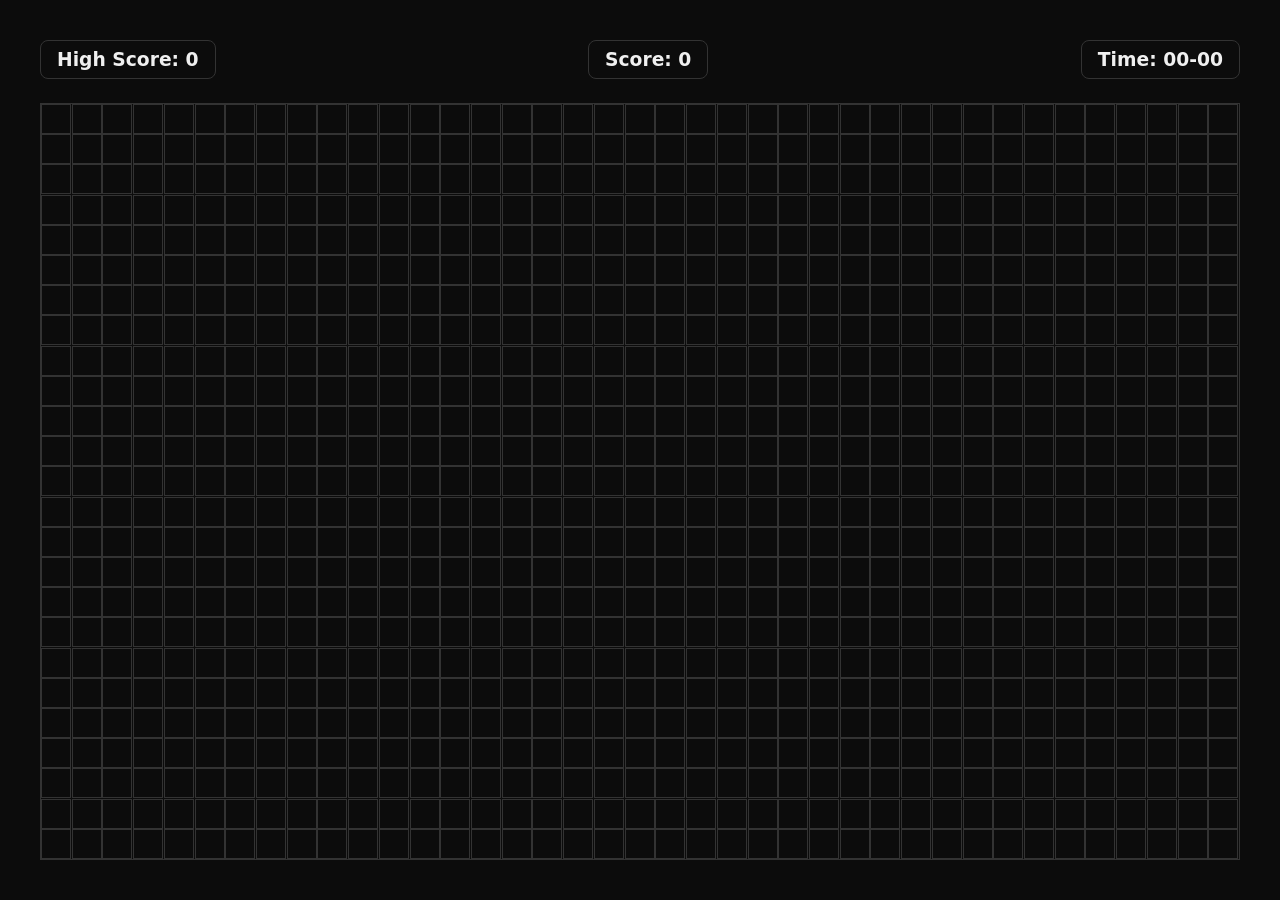
==== Index.html @ b65e9e9f "Create the Layout of the box and added the complete blocks" ====
<!DOCTYPE html>
<html lang="en">
<head>
    <meta charset="UTF-8">
    <meta name="viewport" content="width=device-width, initial-scale=1.0">
    <title>Snake Game</title>
    <link rel="stylesheet" href="style.css">
</head>
<body>
    
    <main>
       
<section>
     <div class="infos">

            <div class="info">
                <h3>High Score:
                    <span id="high-score">0</span>
                </h3>
            </div>

             <div class="info">
                <h3> Score:
                    <span id="score">0</span>
                </h3>
            </div>

             <div class="info">
                <h3>Time:
                    <span id="Time">00-00</span>
                </h3>
            </div>
        </div>

<div class="board">

   

</div>

</section>
    </main>

    <script src="index.js"></script>
</body>
</html>
---- style.css ----
*{
    margin: 0;
    padding: 0;
    box-sizing: border-box;
}

html,body{
    height: 100%;
    width: 100%;

}

:root{

    /*Background color*/

--bg-primary-color:#0c0c0c;
 /*text color*/
--text-primary-color:#f0f0f0;
 /*Space*/
--space-xs:4px;
--space-sm:8px;
--space-md:16px;
--space-lg:24px;
--space-xl:32px;
--space-2xl:40px;
--space-3xl:60px;


/*Border*/

--border-primary-color:#333333;

/* Border Radius */
--border-radius-xs:4px;
--border-radius-sm:8px;
--border-radius-md:12px;
--border-radius-lg:16px;
--border-radius-xl:20px;
--border-radius-2xl:24px;
--border-radius-3xl:30px;
}

html{
    background-color: var(--bg-primary-color);
    color: var(--text-primary-color);
    font-family: system-ui, -apple-system, BlinkMacSystemFont, 'Segoe UI', Roboto, Oxygen, Ubuntu, Cantarell, 'Open Sans', 'Helvetica Neue', sans-serif;
}

main,section{
    width: 100%;
    height: 100%;

}

section{
    padding:var(--space-2xl);
    display: flex;
    flex-direction: column;
    height: 100%;
    /* background-color: rgb(7, 7, 62); */

    gap: var(--space-lg);
}
.infos{

    width: 100%;
    display: flex;
    justify-content: space-between;
}

.info{
    padding: var(--space-sm) var(--space-md);
    border: 1px solid var(--border-primary-color);
    border-radius: var(--border-radius-sm);
}

.board{

    border: 1px solid var(--border-primary-color);
    flex-grow: 1; /*use of it is here is that the amount of space which is empty inside the parent become fullfilled */
      display: grid;
      grid-template-columns: repeat(auto-fill ,minmax(30px,1fr));
      grid-template-rows: repeat(auto-fill ,minmax(30px,1fr));
}
.block{

    height: 30px;
    width: 30px;
    border:1px solid var(--border-primary-color);
    flex-shrink: 0;
}
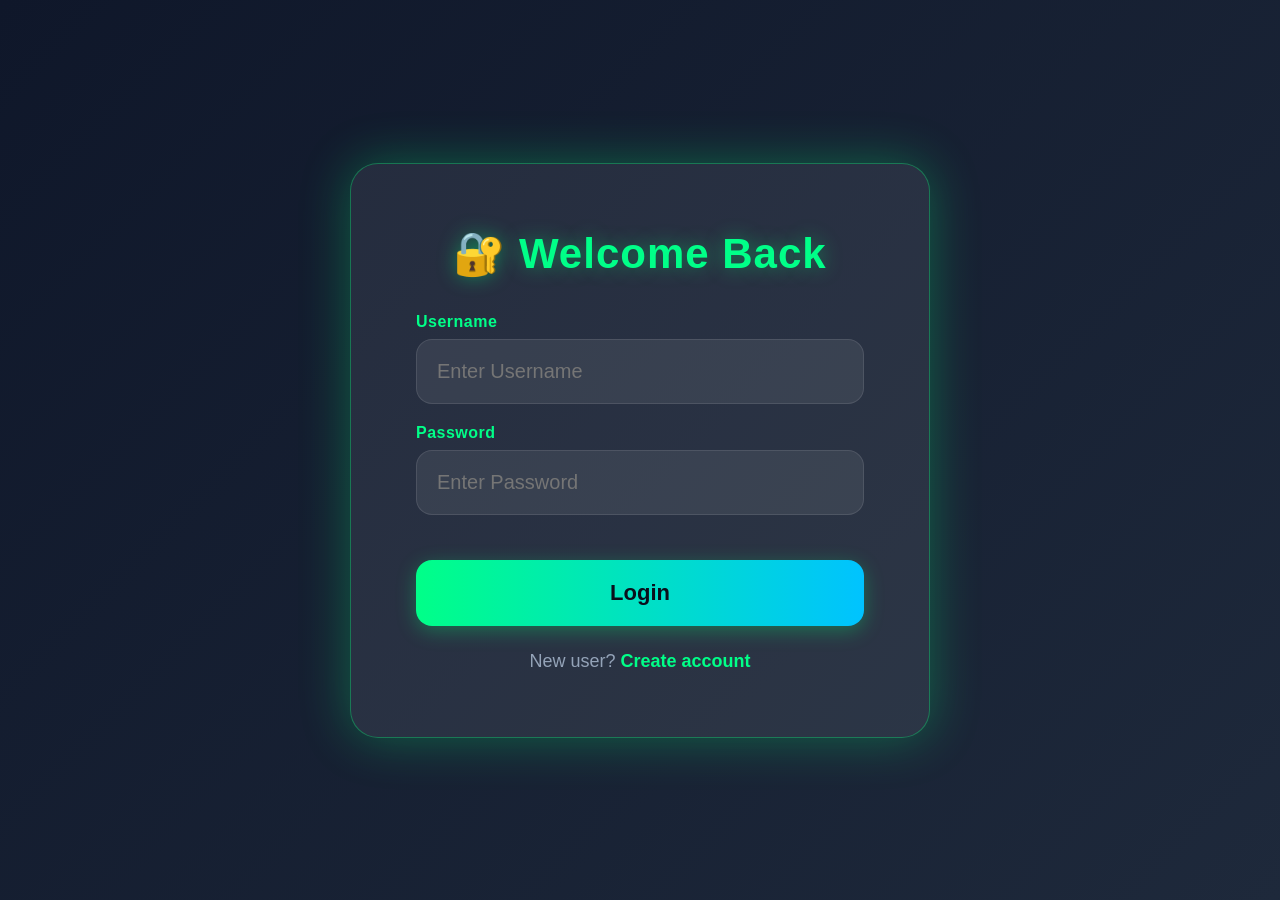
==== commit 0537b5fb: "Finallise the layout and complete the game" ====
--- a/Index.html
+++ b/Index.html
@@ -3,44 +3,59 @@
 <head>
     <meta charset="UTF-8">
     <meta name="viewport" content="width=device-width, initial-scale=1.0">
-    <title>Snake Game</title>
+    <title>Snake Game Pro</title>
     <link rel="stylesheet" href="style.css">
+    <script src="auth.js" defer></script>
+    <script src="game.js" defer></script>
 </head>
 <body>
-    
-    <main>
-       
-<section>
-     <div class="infos">
 
-            <div class="info">
-                <h3>High Score:
-                    <span id="high-score">0</span>
-                </h3>
-            </div>
+<div class="container">
 
-             <div class="info">
-                <h3> Score:
-                    <span id="score">0</span>
-                </h3>
-            </div>
+    <aside class="profile" aria-label="Player Dashboard">
 
-             <div class="info">
-                <h3>Time:
-                    <span id="Time">00-00</span>
-                </h3>
-            </div>
+        <h2>👤 Player Profile</h2>
+
+        <div class="user-box">
+            <p id="user">Loading player...</p>
         </div>
 
-<div class="board">
+        <div class="stats" role="region" aria-live="polite">
+            <p>⏱ Time: <span id="time">0</span>s</p>
+            <p>🎯 Score: <span id="score">0</span></p>
+            <p>🏆 High Score: <span id="highscore">0</span></p>
+        </div>
 
-   
+        <div class="controls">
+            <button type="button" class="btn-pause" id="btnPause">⏸ Pause / Resume</button>
+<button type="button" class="btn-logout" id="btnLogout">🚪 Sign Out</button>        </div>
+
+    </aside>
+
+    <main class="game-area">
+        <canvas id="board" width="400" height="400"></canvas>
+    </main>
 
 </div>
 
-</section>
-    </main>
+<script>
+    document.addEventListener("DOMContentLoaded", () => {
+        const user = localStorage.getItem("loggedInUser");
 
-    <script src="index.js"></script>
+        if (!user) {
+            window.location.href = "signin.html";
+        } else {
+            document.getElementById("user").textContent = `Welcome, ${user}`;
+        }
+
+       
+        const pauseBtn = document.getElementById("btnPause");
+        const logoutBtn = document.getElementById("btnLogout");
+
+        if (pauseBtn && typeof pauseGame === "function") pauseBtn.addEventListener("click", pauseGame);
+        if (logoutBtn && typeof logout === "function") logoutBtn.addEventListener("click", logout);
+    });
+</script>
+
 </body>
 </html>
--- a/style.css
+++ b/style.css
@@ -1,93 +1,282 @@
-
-*{
+* {
     margin: 0;
     padding: 0;
     box-sizing: border-box;
-}
-
-html,body{
-    height: 100%;
-    width: 100%;
-
-}
-
-:root{
-
-    /*Background color*/
-
---bg-primary-color:#0c0c0c;
- /*text color*/
---text-primary-color:#f0f0f0;
- /*Space*/
---space-xs:4px;
---space-sm:8px;
---space-md:16px;
---space-lg:24px;
---space-xl:32px;
---space-2xl:40px;
---space-3xl:60px;
-
-
-/*Border*/
-
---border-primary-color:#333333;
-
-/* Border Radius */
---border-radius-xs:4px;
---border-radius-sm:8px;
---border-radius-md:12px;
---border-radius-lg:16px;
---border-radius-xl:20px;
---border-radius-2xl:24px;
---border-radius-3xl:30px;
-}
-
-html{
-    background-color: var(--bg-primary-color);
-    color: var(--text-primary-color);
-    font-family: system-ui, -apple-system, BlinkMacSystemFont, 'Segoe UI', Roboto, Oxygen, Ubuntu, Cantarell, 'Open Sans', 'Helvetica Neue', sans-serif;
-}
-
-main,section{
-    width: 100%;
-    height: 100%;
-
-}
-
-section{
-    padding:var(--space-2xl);
-    display: flex;
-    flex-direction: column;
-    height: 100%;
-    /* background-color: rgb(7, 7, 62); */
-
-    gap: var(--space-lg);
-}
-.infos{
-
-    width: 100%;
-    display: flex;
-    justify-content: space-between;
-}
-
-.info{
-    padding: var(--space-sm) var(--space-md);
-    border: 1px solid var(--border-primary-color);
-    border-radius: var(--border-radius-sm);
-}
-
-.board{
-
-    border: 1px solid var(--border-primary-color);
-    flex-grow: 1; /*use of it is here is that the amount of space which is empty inside the parent become fullfilled */
-      display: grid;
-      grid-template-columns: repeat(auto-fill ,minmax(30px,1fr));
-      grid-template-rows: repeat(auto-fill ,minmax(30px,1fr));
-}
-.block{
-
-    height: 30px;
-    width: 30px;
-    border:1px solid var(--border-primary-color);
-    flex-shrink: 0;
+    font-family: 'Segoe UI', Arial, sans-serif;
+}
+
+body {
+    background: #0a0f1c;
+    color: white;
+}
+
+.auth-container {
+    height: 100vh;
+    display: flex;
+    justify-content: center;
+    align-items: center;
+    background: linear-gradient(135deg, #0f172a, #1e293b);
+    padding: 20px;
+}
+
+.auth-card {
+    width: 580px; 
+    padding: 65px;
+    background: rgba(255, 255, 255, 0.08);
+  
+    border-radius: 28px;
+    text-align: center;
+    box-shadow: 0 0 50px rgba(0, 255, 120, 0.3);
+    border: 1.5px solid rgba(0, 255, 120, 0.35);
+}
+
+.auth-card h2 {
+    font-size: 42px; 
+    font-weight: 800;
+    margin-bottom: 35px;
+    color: #00ff88;
+    text-shadow: 0 0 20px rgba(0, 255, 120, 0.4);
+    letter-spacing: 1px;
+}
+
+.form-group {
+    display: flex;
+    flex-direction: column;
+    align-items: flex-start;
+    width: 100%;
+    margin-bottom: 20px;
+}
+
+.form-group label {
+    font-size: 16px; 
+    color: #00ff88;
+    margin-bottom: 8px;
+    font-weight: bold;
+    letter-spacing: 0.5px;
+}
+
+.auth-card input {
+    width: 100%;
+    padding: 20px; 
+    border-radius: 16px;
+    border: 1.5px solid rgba(255, 255, 255, 0.1);
+    outline: none;
+    font-size: 20px;
+    background: rgba(255, 255, 255, 0.08);
+    color: white;
+    transition: 0.3s ease;
+}
+
+.auth-card input:focus {
+    background: rgba(255, 255, 255, 0.15);
+    border-color: #00c3ff;
+    box-shadow: 0 0 15px rgba(0, 195, 255, 0.2);
+}
+
+.auth-card button {
+    width: 100%;
+    padding: 20px; 
+    margin-top: 25px;
+    border-radius: 16px;
+    border: none;
+    background: linear-gradient(90deg, #00ff88, #00c3ff);
+    font-weight: 800;
+    font-size: 22px;
+    color: #0a0f1c;
+    cursor: pointer;
+    box-shadow: 0 5px 20px rgba(0, 255, 120, 0.3);
+    transition: all 0.3s ease;
+}
+
+.auth-card button:hover {
+    transform: scale(1.04);
+    box-shadow: 0 8px 25px rgba(0, 195, 255, 0.5);
+}
+
+.auth-card p {
+    margin-top: 25px;
+    font-size: 18px; 
+    color: #94a3b8;
+}
+
+.auth-card a {
+    color: #00ff88;
+    text-decoration: none;
+    font-weight: bold;
+    transition: 0.2s;
+}
+
+.auth-card a:hover {
+    color: #00c3ff;
+    text-decoration: underline;
+}
+
+.container {
+    display: flex;
+    height: 100vh;
+}
+
+.profile {
+    width: 420px;
+    min-width: 420px;
+    height: 100vh;
+    padding: 35px;
+    background: rgba(255, 255, 255, 0.06);
+   
+    border-right: 2px solid rgba(0, 255, 120, 0.25);
+    display: flex;
+    flex-direction: column;
+    gap: 22px;
+}
+
+.profile h2 {
+    text-align: center;
+    font-size: 30px;
+    color: #00ff88;
+}
+
+.user-box {
+    padding: 25px;
+    background: rgba(0, 255, 120, 0.12);
+    border-radius: 18px;
+    text-align: center;
+    font-size: 20px;
+    font-weight: bold;
+    color: #00ff88;
+}
+
+.stats {
+    display: flex;
+    flex-direction: column;
+    gap: 12px;
+}
+
+.stats p {
+    padding: 16px;
+    border-radius: 12px;
+    background: rgba(255, 255, 255, 0.06);
+    font-size: 16px;
+}
+
+.controls {
+    display: flex;
+    flex-direction: column;
+    gap: 14px;
+    margin-top: auto;
+    width: 100%;
+}
+
+.btn-pause, .btn-logout {
+    width: 100%;
+    padding: 16px;
+    font-size: 16px;
+    font-weight: bold;
+    border-radius: 14px;
+    border: none;
+    cursor: pointer;
+    transition: transform 0.25s;
+}
+
+.btn-pause:hover, .btn-logout:hover {
+    transform: scale(1.05);
+}
+
+.btn-pause {
+    background: #00c3ff;
+    color: black;
+}
+
+.btn-logout {
+    background: #ff3b3b;
+    color: white;
+}
+
+.game-area {
+    flex: 1;
+    display: flex;
+    justify-content: center;
+    align-items: center;
+}
+
+canvas {
+    width: 80vh;
+    height: 80vh;
+    max-width: 900px;
+    max-height: 900px;
+    background: black;
+    border: 4px solid #00ff88;
+    box-shadow: 0 0 30px #00ff88;
+    border-radius: 10px;
+}
+
+@media (max-width: 900px) {
+    .container {
+        flex-direction: column;
+        height: auto;
+    }
+
+    .profile {
+        width: 100%;
+        min-width: 100%;
+        height: auto;
+        flex-direction: row;
+        flex-wrap: wrap;
+        justify-content: space-around;
+        padding: 20px;
+    }
+
+    .profile h2 {
+        width: 100%;
+        font-size: 24px;
+    }
+
+    .user-box {
+        width: 45%;
+        font-size: 18px;
+    }
+
+    .stats {
+        width: 45%;
+    }
+
+    .controls {
+        flex-direction: row;
+        width: 100%;
+    }
+
+    canvas {
+        width: 90vw;
+        height: 90vw;
+        max-width: none;
+        max-height: none;
+    }
+}
+
+@media (max-width: 600px) {
+    .auth-card {
+        width: 95%;
+        padding: 40px 25px;
+    }
+
+    .auth-card h2 {
+        font-size: 32px;
+    }
+
+    .profile {
+        flex-direction: column;
+        align-items: center;
+    }
+
+    .user-box, .stats, .controls {
+        width: 100%;
+    }
+
+    .controls {
+        flex-direction: column;
+    }
+
+    canvas {
+        width: 95vw;
+        height: 95vw;
+    }
 }
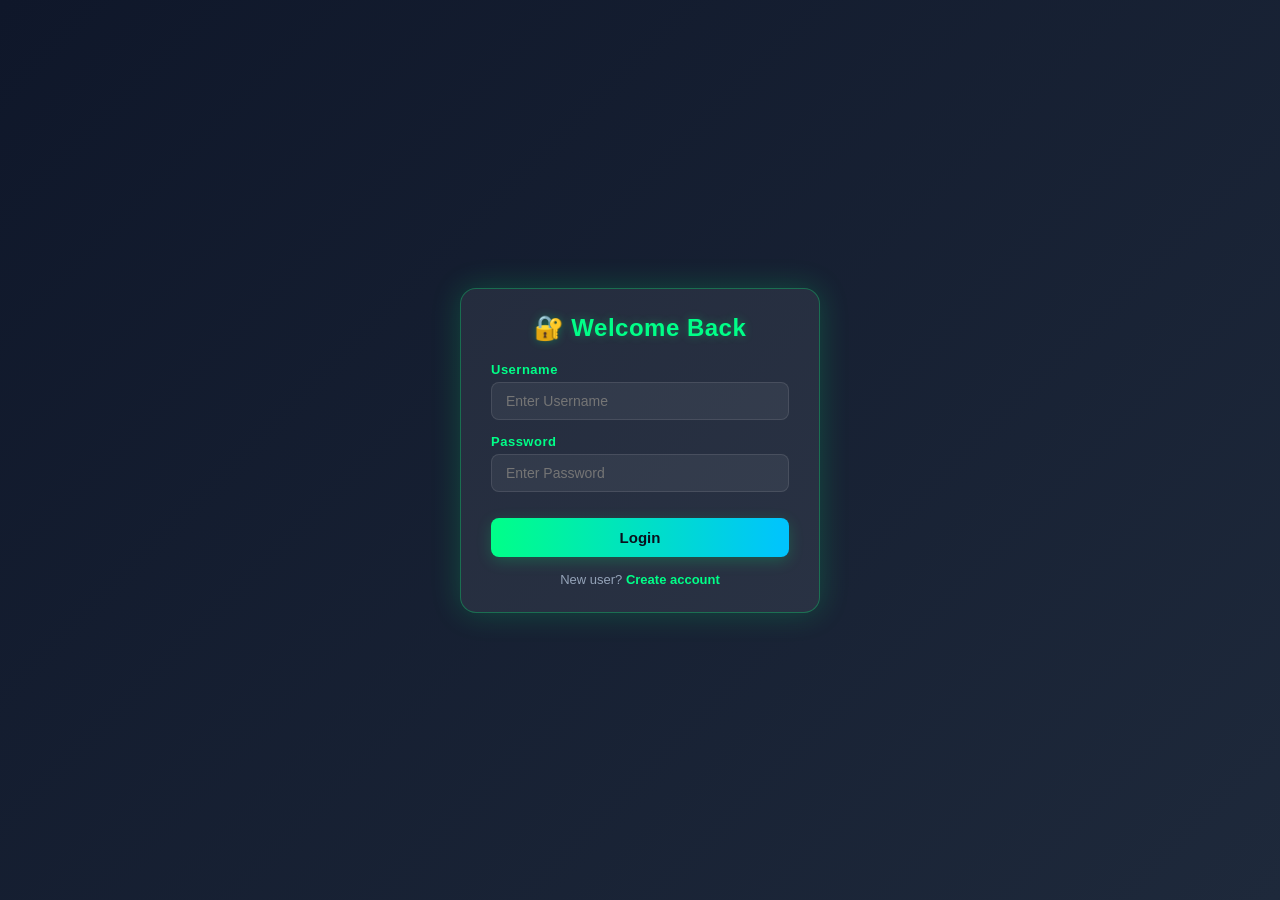
==== commit 550db298: "Add the arrow's key for mobile" ====
--- a/Index.html
+++ b/Index.html
@@ -13,7 +13,6 @@
 <div class="container">
 
     <aside class="profile" aria-label="Player Dashboard">
-
         <h2>👤 Player Profile</h2>
 
         <div class="user-box">
@@ -28,12 +27,24 @@
 
         <div class="controls">
             <button type="button" class="btn-pause" id="btnPause">⏸ Pause / Resume</button>
-<button type="button" class="btn-logout" id="btnLogout">🚪 Sign Out</button>        </div>
-
+            <button type="button" class="btn-logout" id="btnLogout">🚪 Sign Out</button>
+        </div>
     </aside>
 
     <main class="game-area">
-        <canvas id="board" width="400" height="400"></canvas>
+        <div class="game-wrapper">
+            <canvas id="board" width="400" height="400"></canvas>
+            
+            <div class="mobile-controls" id="mobileControls">
+                <button type="button" class="dpad-btn up" id="ctrlUp">▲</button>
+                <div class="dpad-row">
+                    <button type="button" class="dpad-btn left" id="ctrlLeft">◀</button>
+                    <div class="dpad-spacer"></div>
+                    <button type="button" class="dpad-btn right" id="ctrlRight">▶</button>
+                </div>
+                <button type="button" class="dpad-btn down" id="ctrlDown">▼</button>
+            </div>
+        </div>
     </main>
 
 </div>
@@ -48,7 +59,6 @@
             document.getElementById("user").textContent = `Welcome, ${user}`;
         }
 
-       
         const pauseBtn = document.getElementById("btnPause");
         const logoutBtn = document.getElementById("btnLogout");
 
--- a/style.css
+++ b/style.css
@@ -16,27 +16,26 @@
     justify-content: center;
     align-items: center;
     background: linear-gradient(135deg, #0f172a, #1e293b);
-    padding: 20px;
+    padding: 15px;
 }
 
 .auth-card {
-    width: 580px; 
-    padding: 65px;
-    background: rgba(255, 255, 255, 0.08);
-  
-    border-radius: 28px;
+    width: 360px;
+    padding: 25px 30px;
+    background: rgba(255, 255, 255, 0.07);
+    border-radius: 16px;
     text-align: center;
-    box-shadow: 0 0 50px rgba(0, 255, 120, 0.3);
-    border: 1.5px solid rgba(0, 255, 120, 0.35);
+    box-shadow: 0 0 30px rgba(0, 255, 120, 0.2);
+    border: 1.5px solid rgba(0, 255, 120, 0.3);
 }
 
 .auth-card h2 {
-    font-size: 42px; 
-    font-weight: 800;
-    margin-bottom: 35px;
-    color: #00ff88;
-    text-shadow: 0 0 20px rgba(0, 255, 120, 0.4);
-    letter-spacing: 1px;
+    font-size: 24px;
+    font-weight: 700;
+    margin-bottom: 20px;
+    color: #00ff88;
+    text-shadow: 0 0 10px rgba(0, 255, 120, 0.3);
+    letter-spacing: 0.5px;
 }
 
 .form-group {
@@ -44,58 +43,58 @@
     flex-direction: column;
     align-items: flex-start;
     width: 100%;
-    margin-bottom: 20px;
+    margin-bottom: 14px;
 }
 
 .form-group label {
-    font-size: 16px; 
-    color: #00ff88;
-    margin-bottom: 8px;
+    font-size: 13px;
+    color: #00ff88;
+    margin-bottom: 5px;
     font-weight: bold;
     letter-spacing: 0.5px;
 }
 
 .auth-card input {
     width: 100%;
-    padding: 20px; 
-    border-radius: 16px;
+    padding: 10px 14px;
+    border-radius: 8px;
     border: 1.5px solid rgba(255, 255, 255, 0.1);
     outline: none;
-    font-size: 20px;
-    background: rgba(255, 255, 255, 0.08);
+    font-size: 14px;
+    background: rgba(255, 255, 255, 0.06);
     color: white;
     transition: 0.3s ease;
 }
 
 .auth-card input:focus {
-    background: rgba(255, 255, 255, 0.15);
+    background: rgba(255, 255, 255, 0.12);
     border-color: #00c3ff;
-    box-shadow: 0 0 15px rgba(0, 195, 255, 0.2);
+    box-shadow: 0 0 10px rgba(0, 195, 255, 0.2);
 }
 
 .auth-card button {
     width: 100%;
-    padding: 20px; 
-    margin-top: 25px;
-    border-radius: 16px;
+    padding: 11px;
+    margin-top: 12px;
+    border-radius: 8px;
     border: none;
     background: linear-gradient(90deg, #00ff88, #00c3ff);
-    font-weight: 800;
-    font-size: 22px;
+    font-weight: 700;
+    font-size: 15px;
     color: #0a0f1c;
     cursor: pointer;
-    box-shadow: 0 5px 20px rgba(0, 255, 120, 0.3);
+    box-shadow: 0 4px 15px rgba(0, 255, 120, 0.2);
     transition: all 0.3s ease;
 }
 
 .auth-card button:hover {
-    transform: scale(1.04);
-    box-shadow: 0 8px 25px rgba(0, 195, 255, 0.5);
+    transform: scale(1.02);
+    box-shadow: 0 6px 18px rgba(0, 195, 255, 0.4);
 }
 
 .auth-card p {
-    margin-top: 25px;
-    font-size: 18px; 
+    margin-top: 15px;
+    font-size: 13px;
     color: #94a3b8;
 }
 
@@ -104,11 +103,6 @@
     text-decoration: none;
     font-weight: bold;
     transition: 0.2s;
-}
-
-.auth-card a:hover {
-    color: #00c3ff;
-    text-decoration: underline;
 }
 
 .container {
@@ -122,7 +116,6 @@
     height: 100vh;
     padding: 35px;
     background: rgba(255, 255, 255, 0.06);
-   
     border-right: 2px solid rgba(0, 255, 120, 0.25);
     display: flex;
     flex-direction: column;
@@ -196,6 +189,13 @@
     display: flex;
     justify-content: center;
     align-items: center;
+}
+
+.game-wrapper {
+    display: flex;
+    flex-direction: column;
+    align-items: center;
+    gap: 20px;
 }
 
 canvas {
@@ -209,6 +209,49 @@
     border-radius: 10px;
 }
 
+.mobile-controls {
+    display: none;
+    flex-direction: column;
+    align-items: center;
+    gap: 8px;
+    margin-top: 10px;
+}
+
+.dpad-row {
+    display: flex;
+    align-items: center;
+    gap: 40px;
+}
+
+.dpad-btn {
+    width: 60px;
+    height: 60px;
+    background: rgba(255, 255, 255, 0.12);
+    border: 2px solid #00ff88;
+    border-radius: 50%;
+    color: #00ff88;
+    font-size: 22px;
+    font-weight: bold;
+    cursor: pointer;
+    display: flex;
+    justify-content: center;
+    align-items: center;
+    user-select: none;
+    -webkit-user-select: none;
+    touch-action: manipulation;
+}
+
+.dpad-btn:active {
+    background: #00ff88;
+    color: #0a0f1c;
+    box-shadow: 0 0 15px #00ff88;
+}
+
+.dpad-spacer {
+    width: 60px;
+    height: 60px;
+}
+
 @media (max-width: 900px) {
     .container {
         flex-direction: column;
@@ -245,21 +288,26 @@
     }
 
     canvas {
-        width: 90vw;
-        height: 90vw;
+        width: 75vw;
+        height: 75vw;
         max-width: none;
         max-height: none;
     }
+
+    .mobile-controls {
+        display: flex;
+    }
 }
 
 @media (max-width: 600px) {
     .auth-card {
-        width: 95%;
-        padding: 40px 25px;
+        width: 100%;
+        max-width: 310px;
+        padding: 20px;
     }
 
     .auth-card h2 {
-        font-size: 32px;
+        font-size: 21px;
     }
 
     .profile {
@@ -276,7 +324,7 @@
     }
 
     canvas {
-        width: 95vw;
-        height: 95vw;
+        width: 90vw;
+        height: 90vw;
     }
 }
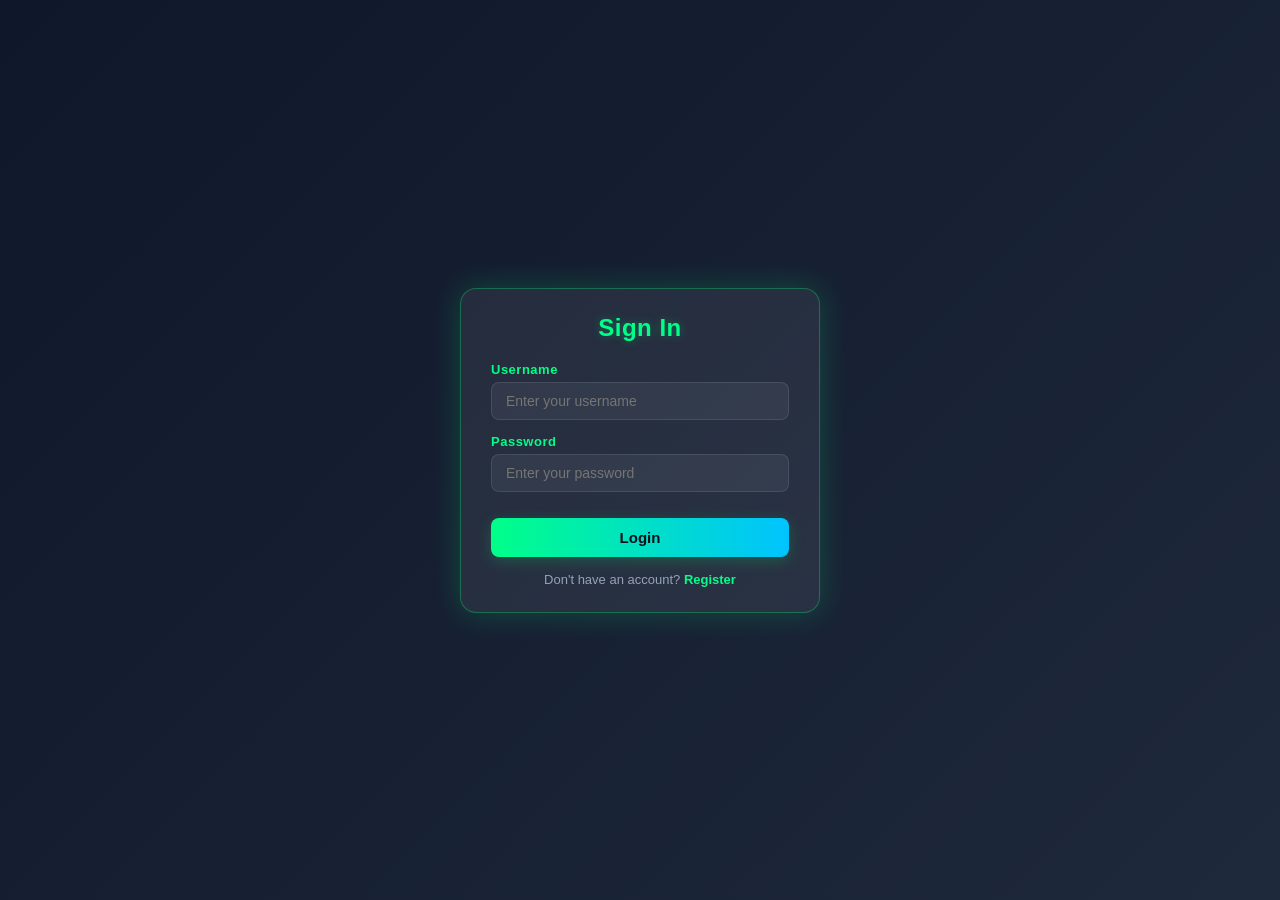
==== commit 80de6d6c: "Update the layout of the game" ====
--- a/Index.html
+++ b/Index.html
@@ -4,68 +4,97 @@
     <meta charset="UTF-8">
     <meta name="viewport" content="width=device-width, initial-scale=1.0">
     <title>Snake Game Pro</title>
+
     <link rel="stylesheet" href="style.css">
+
     <script src="auth.js" defer></script>
     <script src="game.js" defer></script>
 </head>
+
 <body>
 
-<div class="container">
+    <div class="container">
 
-    <aside class="profile" aria-label="Player Dashboard">
-        <h2>👤 Player Profile</h2>
+        <aside class="profile">
 
-        <div class="user-box">
-            <p id="user">Loading player...</p>
-        </div>
+            <h2>Player Profile</h2>
 
-        <div class="stats" role="region" aria-live="polite">
-            <p>⏱ Time: <span id="time">0</span>s</p>
-            <p>🎯 Score: <span id="score">0</span></p>
-            <p>🏆 High Score: <span id="highscore">0</span></p>
-        </div>
+            <div class="user-box">
+                <p id="user">Loading...</p>
+            </div>
 
-        <div class="controls">
-            <button type="button" class="btn-pause" id="btnPause">⏸ Pause / Resume</button>
-            <button type="button" class="btn-logout" id="btnLogout">🚪 Sign Out</button>
-        </div>
-    </aside>
+            <div class="stats">
+                <p>Time : <span id="time">0</span>s</p>
+                <p>Score : <span id="score">0</span></p>
+                <p>High Score : <span id="highscore">0</span></p>
+            </div>
 
-    <main class="game-area">
-        <div class="game-wrapper">
-            <canvas id="board" width="400" height="400"></canvas>
-            
-            <div class="mobile-controls" id="mobileControls">
-                <button type="button" class="dpad-btn up" id="ctrlUp">▲</button>
-                <div class="dpad-row">
-                    <button type="button" class="dpad-btn left" id="ctrlLeft">◀</button>
-                    <div class="dpad-spacer"></div>
-                    <button type="button" class="dpad-btn right" id="ctrlRight">▶</button>
+            <div class="controls">
+
+                <button class="btn-pause" id="btnPause">
+                    Pause / Resume
+                </button>
+
+                <button class="btn-logout" id="btnLogout">
+                    Sign Out
+                </button>
+
+            </div>
+
+        </aside>
+
+        <main class="game-area">
+
+            <div class="game-wrapper">
+
+                <canvas id="board" width="400" height="400"></canvas>
+
+                <div class="mobile-controls">
+
+                    <button class="dpad-btn" id="ctrlUp">▲</button>
+
+                    <div class="dpad-row">
+
+                        <button class="dpad-btn" id="ctrlLeft">◀</button>
+
+                        <div class="dpad-spacer"></div>
+
+                        <button class="dpad-btn" id="ctrlRight">▶</button>
+
+                    </div>
+
+                    <button class="dpad-btn" id="ctrlDown">▼</button>
+
                 </div>
-                <button type="button" class="dpad-btn down" id="ctrlDown">▼</button>
+
             </div>
-        </div>
-    </main>
 
-</div>
+        </main>
 
-<script>
-    document.addEventListener("DOMContentLoaded", () => {
-        const user = localStorage.getItem("loggedInUser");
+    </div>
 
-        if (!user) {
-            window.location.href = "signin.html";
-        } else {
-            document.getElementById("user").textContent = `Welcome, ${user}`;
-        }
+    <script>
 
-        const pauseBtn = document.getElementById("btnPause");
-        const logoutBtn = document.getElementById("btnLogout");
+        window.addEventListener("DOMContentLoaded", () => {
 
-        if (pauseBtn && typeof pauseGame === "function") pauseBtn.addEventListener("click", pauseGame);
-        if (logoutBtn && typeof logout === "function") logoutBtn.addEventListener("click", logout);
-    });
-</script>
+            const user = localStorage.getItem("loggedInUser");
+
+            if (!user) {
+                window.location.href = "signin.html";
+            }
+
+            document.getElementById("user").textContent =
+                "Welcome, " + user;
+
+            const pauseBtn = document.getElementById("btnPause");
+            const logoutBtn = document.getElementById("btnLogout");
+
+            pauseBtn.addEventListener("click", pauseGame);
+            logoutBtn.addEventListener("click", logout);
+
+        });
+
+    </script>
 
 </body>
 </html>
